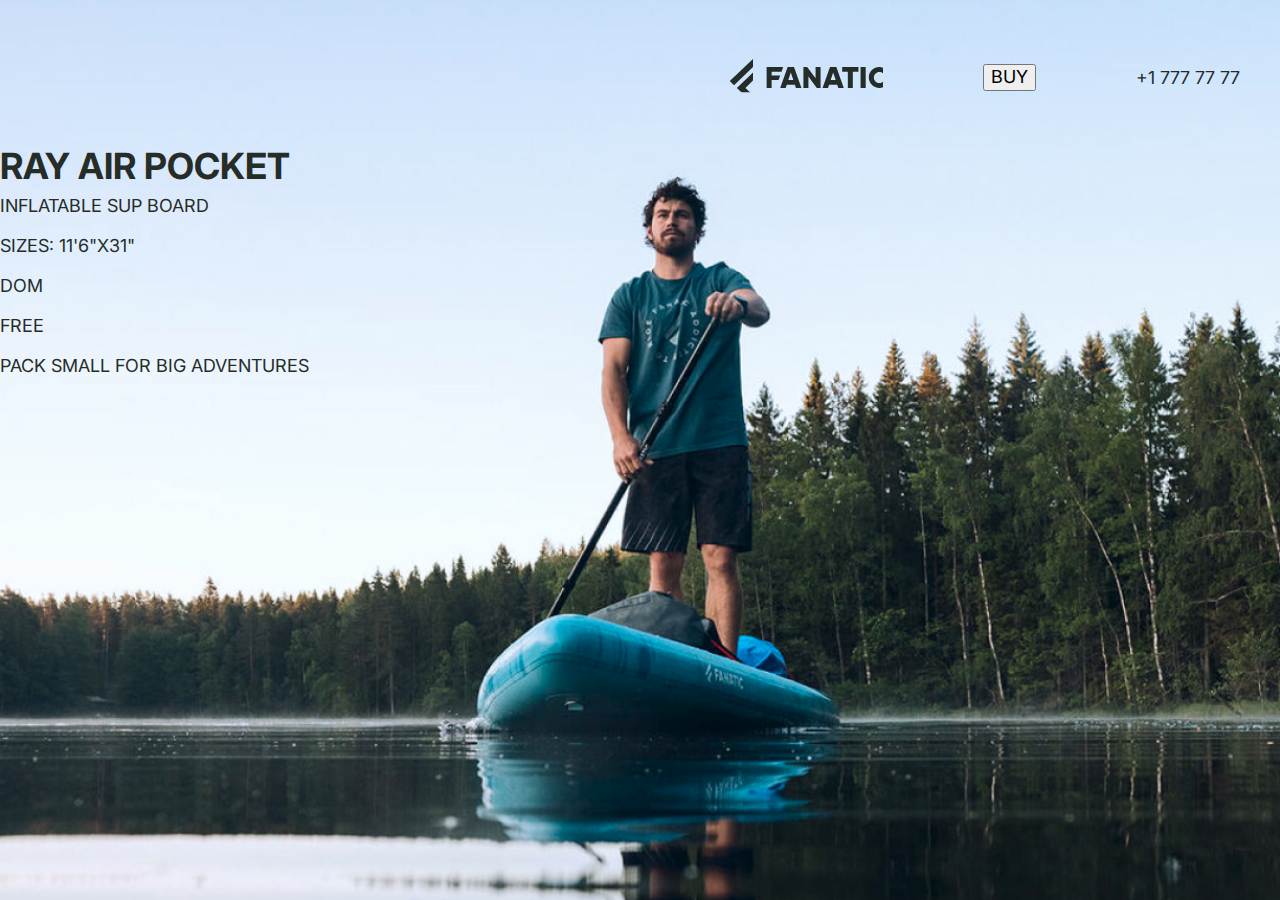
==== index.html @ 2a091c15 "1" ====
<!DOCTYPE html>
<html lang="ru">
  <head>
    <meta charset="UTF-8">
    <meta name="viewport" content="width=device-width, initial-scale=1.0">
    <link rel="shortcut icon" href="img/logo.svg" type="image/x-icon">
    <link rel="stylesheet" href="css/normalize.css">
    <link rel="stylesheet" href="css/style.css">
    <title>Fanatic</title>
  </head>
  <body>
    <div class="wrapper">
      <header class="header">
        <div class="container">
          <div class="header__top"><a class="logo" href="#">
              <svg width="158" height="36" viewbox="0 0 158 36" fill="none" xmlns="http://www.w3.org/2000/svg">
                <mask id="mask0_12_97" style="mask-type:alpha" maskunits="userSpaceOnUse" x="0" y="0" width="158" height="36">
                  <path d="M0 0.946289H158V35.3079H0V0.946289Z" fill="white"></path>
                </mask>
                <g mask="url(#mask0_12_97)">
                  <path fill-rule="evenodd" clip-rule="evenodd" d="M4.76709 24.1069L28.0054 1.9292V9.37888C28.0054 9.80975 27.8262 10.2229 27.507 10.5276L9.02255 28.1682L4.76709 24.1069ZM11.8772 30.8925L28.0054 15.5003V22.9501C28.0054 23.3808 27.8262 23.794 27.507 24.0986L20.3883 30.8925L21.7892 32.2295L26.0447 36.2908H17.5336L16.1327 34.9538L11.8772 30.8925ZM158.636 24.0702L162.767 26.8717C160.827 29.3164 157.801 30.8889 154.401 30.8889C148.545 30.8889 143.799 26.2254 143.799 20.4726C143.799 14.7199 148.545 10.0564 154.401 10.0564C157.801 10.0564 160.827 11.6288 162.767 14.0736L158.636 16.8751C157.618 15.6602 156.098 14.8865 154.401 14.8865C151.346 14.8865 148.86 17.3924 148.86 20.4726C148.86 23.5528 151.346 26.0588 154.401 26.0588C156.098 26.0588 157.618 25.2851 158.636 24.0702ZM46.6294 18.4935H55.1771L53.5442 23.0767H46.6294V30.8888H41.64V10.0565H58.1829L56.55 14.6396H46.6294V18.4935ZM117.215 10.0565H133.431V14.6396H127.818V30.8888H122.828V14.6396H117.215V10.0565ZM135.586 30.8889H140.692V10.0565H135.586V30.8889ZM105.64 23.0581L108.166 15.5027L110.692 23.0581H105.64ZM104.985 10.0565L97.5635 30.8888H103.021L104.103 27.6413H112.229L113.311 30.8888H118.769L111.347 10.0565H104.985ZM90.5789 10.0565H95.5683V30.8888H91.8263L83.4065 19.5799V30.8888H78.4171V10.0565H82.1591L90.5789 21.3654V10.0565ZM63.2934 23.0581L65.8194 15.5027L68.3454 23.0581H63.2934ZM62.6387 10.0565L55.2169 30.8888H60.674L61.7567 27.6413H69.8821L70.9648 30.8888H76.4219L69.0002 10.0565H62.6387Z" fill="#262C27"></path>
                </g>
              </svg></a>
            <button class="header__btn">BUY</button><a class="header__phone" href="tel:+17777777">+1 777 77 77</a>
          </div>
        </div>
        <div class="header__content">
          <div class="header__content-box">
            <h1 class="header__title">RAY AIR POCKET</h1>
            <p class="header__text">INFLATABLE SUP BOARD</p>
            <p class="header__text">SIZES: 11'6"X31"</p>
          </div>
          <p class="header__decor-text">DOM </p>
          <p class="header__decor-text">FREE</p>
          <p class="header__decor-text">PACK SMALL FOR BIG ADVENTURES</p>
        </div>
      </header>
    </div>
    <script src=""></script>
  </body>
</html>
---- css/style.css ----
@import url(https://fonts.googleapis.com/css?family=Inter:100,200,300,regular,500,600,700,800,900&display=swap);
@import url(https://fonts.googleapis.com/css?family=Comfortaa:300,regular,500,600,700&display=swap);
*,
*::after,
*::before {
  box-sizing: border-box;
}

body {
  font-family: "Inter", sans-serif;
  font-weight: 400;
  font-size: 18px;
  line-height: 22px;
  color: #262c27;
}

a {
  text-decoration: none;
  color: inherit;
}

h1,
h2,
h3,
h4,
h5,
h6 {
  margin: 0;
}

.container {
  max-width: 1230px;
  padding: 0px 15px;
  margin: 0 auto;
}

.header {
  background-image: url(../img/bg-image.jpg);
  background-size: cover;
  background-repeat: no-repeat;
  height: 100vh;
}
.header__top {
  display: flex;
  align-items: center;
  padding: 57px 0;
  gap: 100px;
  justify-content: flex-end;
}
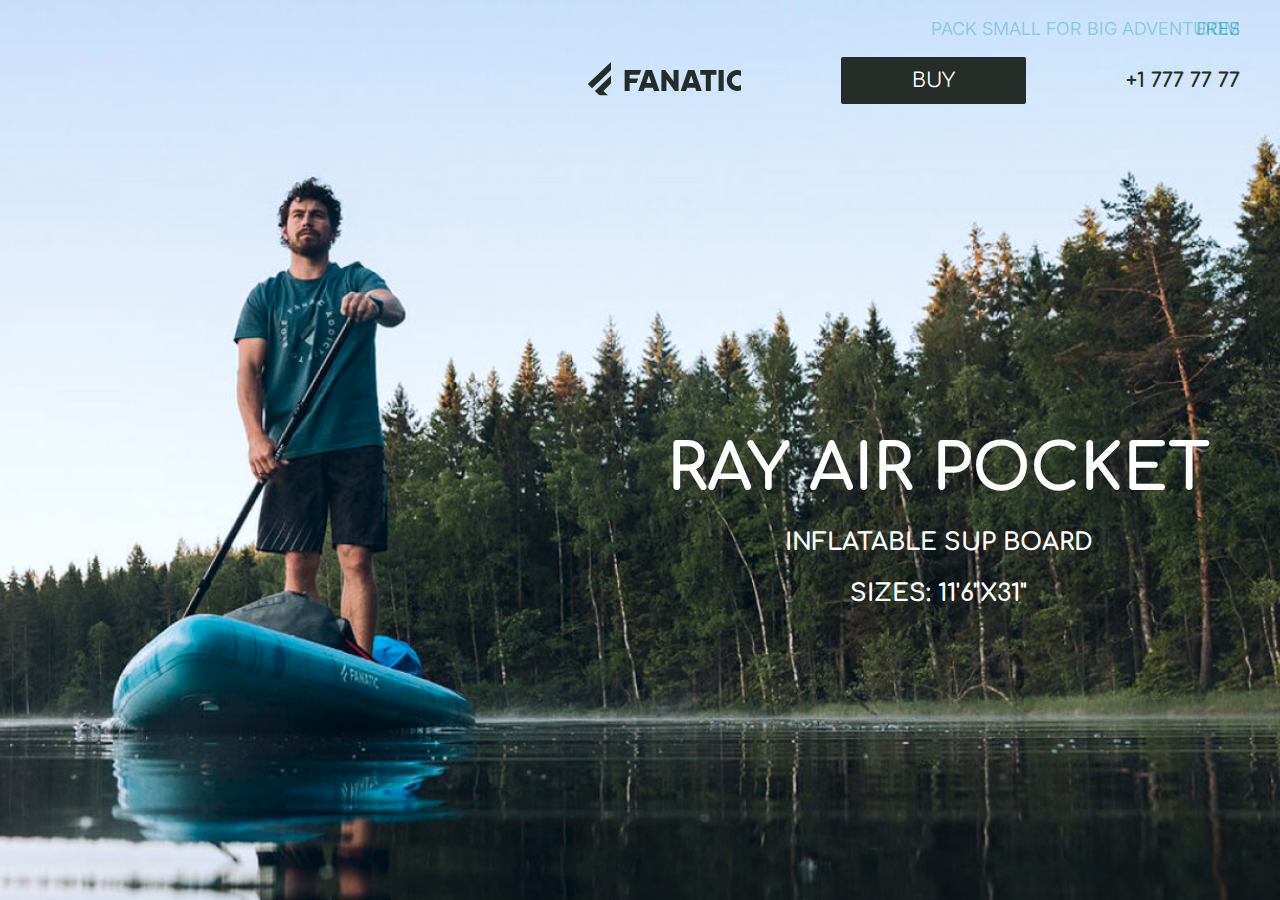
==== commit e648e5e1: "00.52.27" ====
--- a/index.html
+++ b/index.html
@@ -23,16 +23,16 @@
               </svg></a>
             <button class="header__btn">BUY</button><a class="header__phone" href="tel:+17777777">+1 777 77 77</a>
           </div>
-        </div>
-        <div class="header__content">
-          <div class="header__content-box">
-            <h1 class="header__title">RAY AIR POCKET</h1>
-            <p class="header__text">INFLATABLE SUP BOARD</p>
-            <p class="header__text">SIZES: 11'6"X31"</p>
+          <div class="header__content">
+            <div class="header__content-box">
+              <h1 class="header__title">RAY AIR POCKET</h1>
+              <p class="header__text">INFLATABLE SUP BOARD</p>
+              <p class="header__text">SIZES: 11'6"X31"</p>
+            </div>
+            <p class="header__decor-text">DOM </p>
+            <p class="header__decor-text">FREE</p>
+            <p class="header__decor-text">PACK SMALL FOR BIG ADVENTURES</p>
           </div>
-          <p class="header__decor-text">DOM </p>
-          <p class="header__decor-text">FREE</p>
-          <p class="header__decor-text">PACK SMALL FOR BIG ADVENTURES</p>
         </div>
       </header>
     </div>
--- a/css/style.css
+++ b/css/style.css
@@ -34,11 +34,19 @@
   margin: 0 auto;
 }
 
+.logo path {
+  transition: fill 0.3s ease;
+}
+.logo path:hover {
+  fill: #0093a1;
+}
+
 .header {
   background-image: url(../img/bg-image.jpg);
   background-size: cover;
   background-repeat: no-repeat;
-  height: 100vh;
+  min-height: 100vh;
+  background-position: center;
 }
 .header__top {
   display: flex;
@@ -46,4 +54,52 @@
   padding: 57px 0;
   gap: 100px;
   justify-content: flex-end;
+  font-family: "Comfortaa", cursive;
+  font-weight: 700;
+  font-size: 20px;
+  line-height: 22px;
+}
+.header__btn {
+  text-transform: uppercase;
+  color: #fff;
+  padding: 12px 71px;
+  background-color: #262c27;
+  border: none;
+  cursor: pointer;
+  border-radius: 2px;
+}
+.header__btn:hover {
+  background-color: #0093a1;
+  transition: 0.6s ease;
+}
+.header__content {
+  min-height: calc(100vh - 161px);
+  display: flex;
+  align-items: center;
+  justify-content: flex-end;
+}
+.header__content-box {
+  max-width: 550px;
+  text-align: center;
+  margin-right: 30px;
+  color: #fff;
+  font-family: "Comfortaa", cursive;
+  font-weight: 700;
+}
+.header__title {
+  text-transform: uppercase;
+  margin-bottom: 20px;
+  font-size: 64px;
+  line-height: 71px;
+}
+.header__text {
+  font-size: 24px;
+  line-height: 27px;
+  margin-bottom: 20px;
+}
+.header__decor-text {
+  color: #0093a1;
+  opacity: 0.3;
+  position: absolute;
+  top: 0;
 }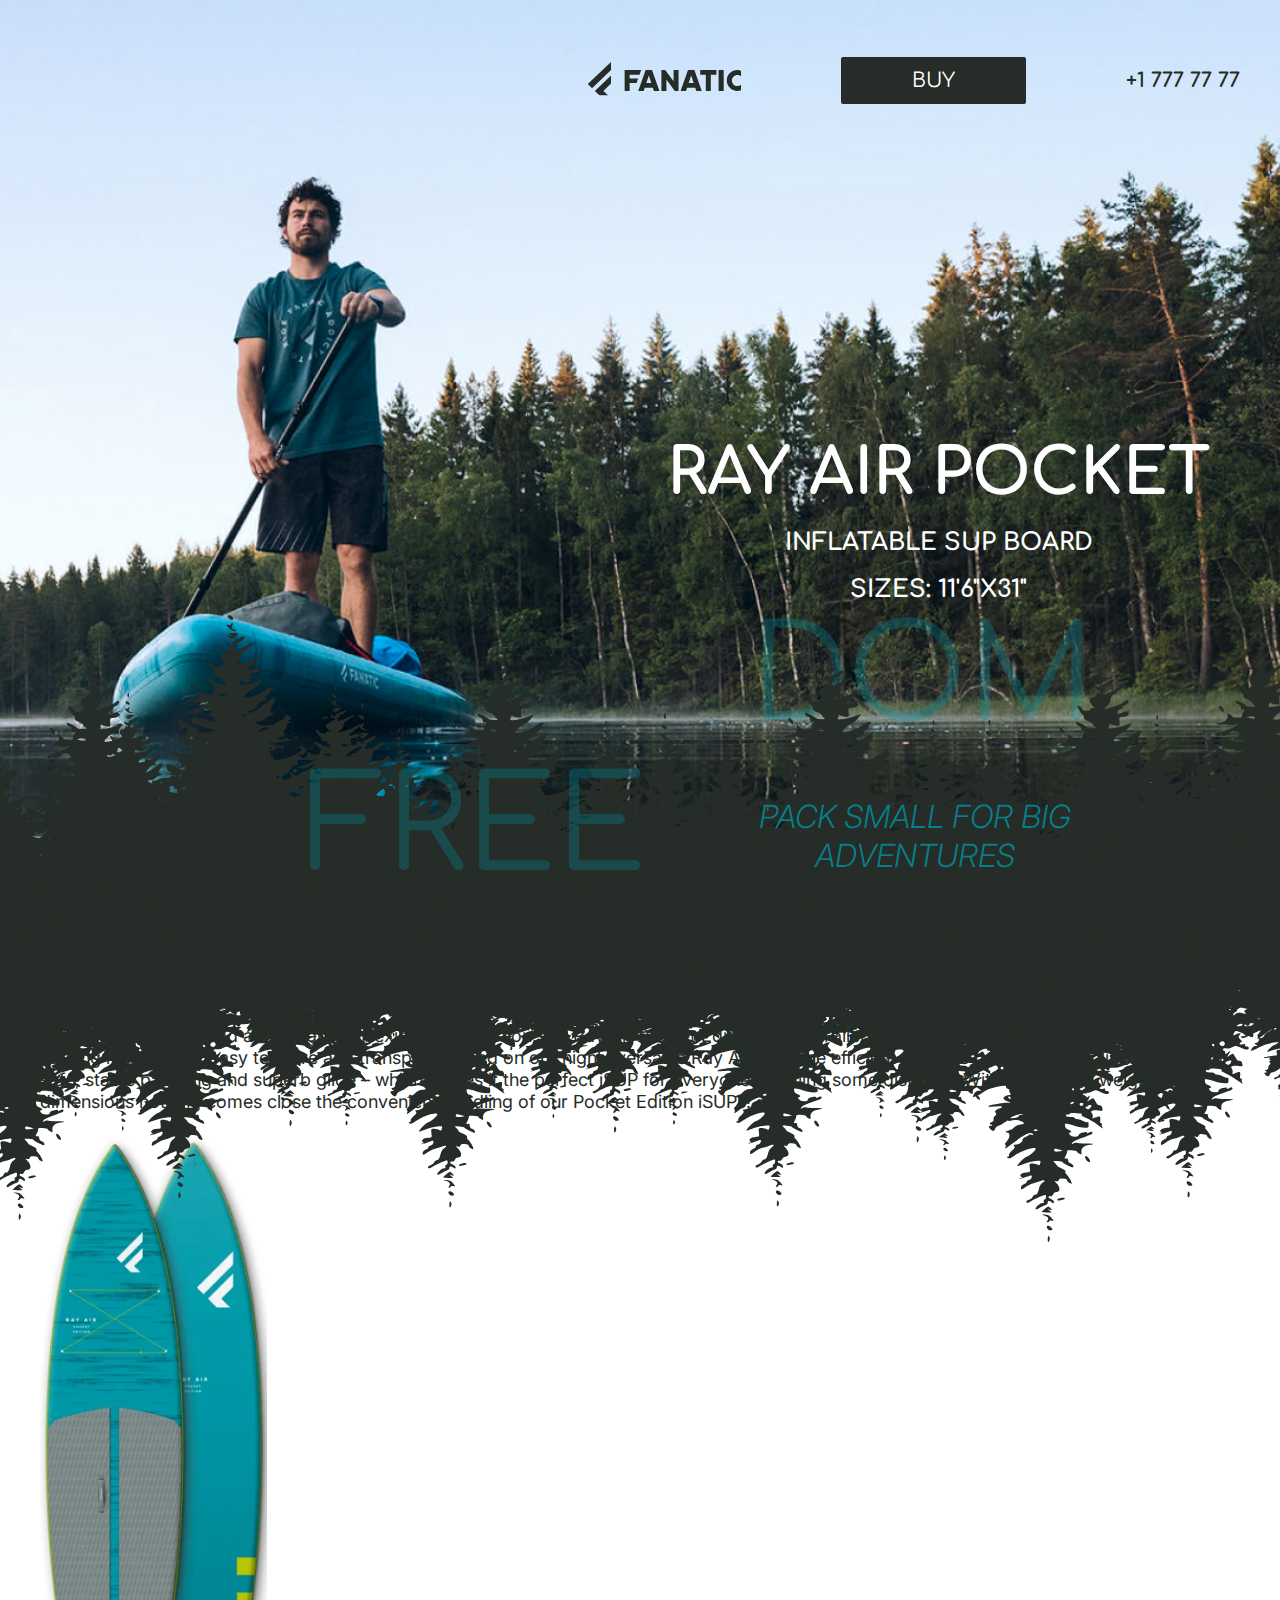
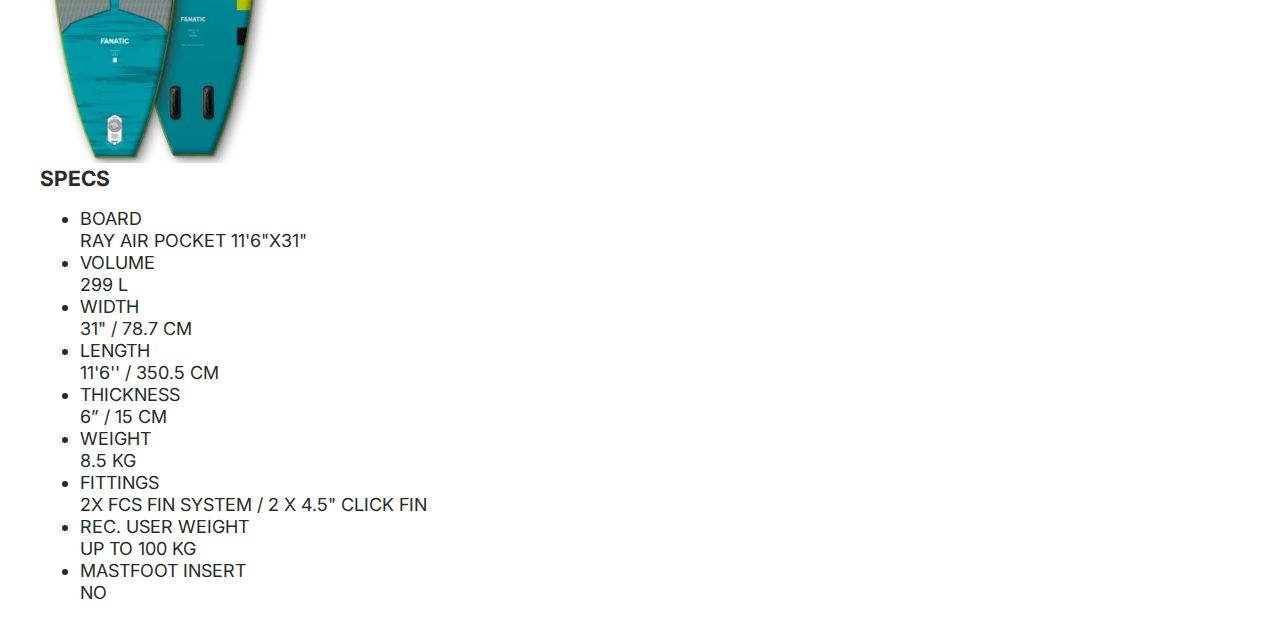
==== commit cea7cbea: "01,27,51" ====
--- a/index.html
+++ b/index.html
@@ -1,41 +1,136 @@
 <!DOCTYPE html>
 <html lang="ru">
-  <head>
-    <meta charset="UTF-8">
-    <meta name="viewport" content="width=device-width, initial-scale=1.0">
-    <link rel="shortcut icon" href="img/logo.svg" type="image/x-icon">
-    <link rel="stylesheet" href="css/normalize.css">
-    <link rel="stylesheet" href="css/style.css">
-    <title>Fanatic</title>
-  </head>
-  <body>
-    <div class="wrapper">
-      <header class="header">
-        <div class="container">
-          <div class="header__top"><a class="logo" href="#">
-              <svg width="158" height="36" viewbox="0 0 158 36" fill="none" xmlns="http://www.w3.org/2000/svg">
-                <mask id="mask0_12_97" style="mask-type:alpha" maskunits="userSpaceOnUse" x="0" y="0" width="158" height="36">
-                  <path d="M0 0.946289H158V35.3079H0V0.946289Z" fill="white"></path>
-                </mask>
-                <g mask="url(#mask0_12_97)">
-                  <path fill-rule="evenodd" clip-rule="evenodd" d="M4.76709 24.1069L28.0054 1.9292V9.37888C28.0054 9.80975 27.8262 10.2229 27.507 10.5276L9.02255 28.1682L4.76709 24.1069ZM11.8772 30.8925L28.0054 15.5003V22.9501C28.0054 23.3808 27.8262 23.794 27.507 24.0986L20.3883 30.8925L21.7892 32.2295L26.0447 36.2908H17.5336L16.1327 34.9538L11.8772 30.8925ZM158.636 24.0702L162.767 26.8717C160.827 29.3164 157.801 30.8889 154.401 30.8889C148.545 30.8889 143.799 26.2254 143.799 20.4726C143.799 14.7199 148.545 10.0564 154.401 10.0564C157.801 10.0564 160.827 11.6288 162.767 14.0736L158.636 16.8751C157.618 15.6602 156.098 14.8865 154.401 14.8865C151.346 14.8865 148.86 17.3924 148.86 20.4726C148.86 23.5528 151.346 26.0588 154.401 26.0588C156.098 26.0588 157.618 25.2851 158.636 24.0702ZM46.6294 18.4935H55.1771L53.5442 23.0767H46.6294V30.8888H41.64V10.0565H58.1829L56.55 14.6396H46.6294V18.4935ZM117.215 10.0565H133.431V14.6396H127.818V30.8888H122.828V14.6396H117.215V10.0565ZM135.586 30.8889H140.692V10.0565H135.586V30.8889ZM105.64 23.0581L108.166 15.5027L110.692 23.0581H105.64ZM104.985 10.0565L97.5635 30.8888H103.021L104.103 27.6413H112.229L113.311 30.8888H118.769L111.347 10.0565H104.985ZM90.5789 10.0565H95.5683V30.8888H91.8263L83.4065 19.5799V30.8888H78.4171V10.0565H82.1591L90.5789 21.3654V10.0565ZM63.2934 23.0581L65.8194 15.5027L68.3454 23.0581H63.2934ZM62.6387 10.0565L55.2169 30.8888H60.674L61.7567 27.6413H69.8821L70.9648 30.8888H76.4219L69.0002 10.0565H62.6387Z" fill="#262C27"></path>
-                </g>
-              </svg></a>
-            <button class="header__btn">BUY</button><a class="header__phone" href="tel:+17777777">+1 777 77 77</a>
-          </div>
-          <div class="header__content">
-            <div class="header__content-box">
-              <h1 class="header__title">RAY AIR POCKET</h1>
-              <p class="header__text">INFLATABLE SUP BOARD</p>
-              <p class="header__text">SIZES: 11'6"X31"</p>
-            </div>
-            <p class="header__decor-text">DOM </p>
-            <p class="header__decor-text">FREE</p>
-            <p class="header__decor-text">PACK SMALL FOR BIG ADVENTURES</p>
-          </div>
+    <head>
+        <meta charset="UTF-8">
+        <meta name="viewport" content="width=device-width, initial-scale=1.0">
+        <link rel="shortcut icon" href="img/logo.svg" type="image/x-icon">
+        <link rel="stylesheet" href="css/normalize.css">
+        <link rel="stylesheet" href="css/style.css">
+        <title>Fanatic</title>
+    </head>
+    <body>
+        <div class="wrapper">
+            <header class="header">
+                <div class="container">
+                    <div class="header__top">
+                        <a class="logo" href="#">
+                            <svg
+                                width="158"
+                                height="36"
+                                viewbox="0 0 158 36"
+                                fill="none"
+                                xmlns="http://www.w3.org/2000/svg">
+                                <mask
+                                    id="mask0_12_97"
+                                    style="mask-type:alpha"
+                                    maskunits="userSpaceOnUse"
+                                    x="0"
+                                    y="0"
+                                    width="158"
+                                    height="36">
+                                    <path d="M0 0.946289H158V35.3079H0V0.946289Z" fill="white"></path>
+                                </mask>
+                                <g mask="url(#mask0_12_97)">
+                                    <path
+                                        fill-rule="evenodd"
+                                        clip-rule="evenodd"
+                                        d="M4.76709 24.1069L28.0054 1.9292V9.37888C28.0054 9.80975 27.8262 10.2229 27.507 10.5276L9.02255 28.1682L4.76709 24.1069ZM11.8772 30.8925L28.0054 15.5003V22.9501C28.0054 23.3808 27.8262 23.794 27.507 24.0986L20.3883 30.8925L21.7892 32.2295L26.0447 36.2908H17.5336L16.1327 34.9538L11.8772 30.8925ZM158.636 24.0702L162.767 26.8717C160.827 29.3164 157.801 30.8889 154.401 30.8889C148.545 30.8889 143.799 26.2254 143.799 20.4726C143.799 14.7199 148.545 10.0564 154.401 10.0564C157.801 10.0564 160.827 11.6288 162.767 14.0736L158.636 16.8751C157.618 15.6602 156.098 14.8865 154.401 14.8865C151.346 14.8865 148.86 17.3924 148.86 20.4726C148.86 23.5528 151.346 26.0588 154.401 26.0588C156.098 26.0588 157.618 25.2851 158.636 24.0702ZM46.6294 18.4935H55.1771L53.5442 23.0767H46.6294V30.8888H41.64V10.0565H58.1829L56.55 14.6396H46.6294V18.4935ZM117.215 10.0565H133.431V14.6396H127.818V30.8888H122.828V14.6396H117.215V10.0565ZM135.586 30.8889H140.692V10.0565H135.586V30.8889ZM105.64 23.0581L108.166 15.5027L110.692 23.0581H105.64ZM104.985 10.0565L97.5635 30.8888H103.021L104.103 27.6413H112.229L113.311 30.8888H118.769L111.347 10.0565H104.985ZM90.5789 10.0565H95.5683V30.8888H91.8263L83.4065 19.5799V30.8888H78.4171V10.0565H82.1591L90.5789 21.3654V10.0565ZM63.2934 23.0581L65.8194 15.5027L68.3454 23.0581H63.2934ZM62.6387 10.0565L55.2169 30.8888H60.674L61.7567 27.6413H69.8821L70.9648 30.8888H76.4219L69.0002 10.0565H62.6387Z"
+                                        fill="#262C27"></path>
+                                </g>
+                            </svg>
+                        </a>
+                        <button class="header__btn">BUY</button>
+                        <a class="header__phone" href="tel:+17777777">+1 777 77 77</a>
+                    </div>
+                    <div class="header__content">
+                        <div class="header__content-box">
+                            <h1 class="header__title">RAY AIR POCKET</h1>
+                            <p class="header__text">INFLATABLE SUP BOARD</p>
+                            <p class="header__text">SIZES: 11'6"X31"</p>
+                        </div>
+                        <p class="header__decor-text header__decor-text-1">DOM
+                        </p>
+                        <p class="header__decor-text header__decor-text-2">FREE</p>
+                        <p class="header__decor-text header__decor-text-3">PACK SMALL FOR BIG ADVENTURES</p>
+                    </div>
+                </div>
+            </header>
+            <main class="main">
+                <section class="info">
+                    <div class="container">
+                        <div class="info__inner">
+                            <div class="info__top"></div>
+                            <p class="info__top-text">After our well received Fly Air Pocket Edition we’re
+                                adding the respective touring iSUP to our Range – the Ray Air Pocket Edition!
+                                The ultra travel-friendly touring iSUP is built in a tough but light
+                                construction that allows it to be packed into a backpack half the size of a
+                                regular iSUP.
+                                <button class="popup-btn info__btn">
+                                    <svg
+                                        width="70"
+                                        height="70"
+                                        viewbox="0 0 70 70"
+                                        fill="none"
+                                        xmlns="http://www.w3.org/2000/svg">
+                                        <path d="M52.6733 34.5L26.1634 49.6554V19.3446L52.6733 34.5Z" fill="white"></path>
+                                        <circle cx="35" cy="35" r="34" stroke="white" stroke-width="2"></circle>
+                                    </svg>
+                                    <span>Play Video</span>
+                                </button>
+                            </p>
+                            <p class="info__top-text">With a thinner deck pad and tough but flexible
+                                construction, the Ray Air Pocket Edition can be rolled and packed into a much
+                                narrower bag, making it extremely easy to store and transport. Based on our
+                                highly versatile Ray Air 11’6’’, the efficient shape is packed with volume -
+                                offering safe, stable paddling and superb glide – which makes it the perfect
+                                iSUP for everyone paddling some distance. With its minimal weight and dimensions
+                                nothing comes close the convenient handling of our Pocket Edition iSUPs!</p><img class="info__top-img" src="../img/RayAirPocket.png" alt="RayAirPocket">
+                        </div>
+                        <div class="info__specs">
+                            <h3 class="info__specs-title">SPECS</h3>
+                            <ul class="info__specs-list">
+                                <li class="info__specs-item">
+                                    <p class="info__specs-caption">BOARD</p>
+                                    <p class="info__specs-text">RAY AIR POCKET 11'6"X31"</p>
+                                </li>
+                                <li class="info__specs-item">
+                                    <p class="info__specs-caption">VOLUME</p>
+                                    <p class="info__specs-text">299 L</p>
+                                </li>
+                                <li class="info__specs-item">
+                                    <p class="info__specs-caption">WIDTH</p>
+                                    <p class="info__specs-text">31" / 78.7 CM</p>
+                                </li>
+                                <li class="info__specs-item">
+                                    <p class="info__specs-caption">LENGTH</p>
+                                    <p class="info__specs-text">11'6'' / 350.5 CM</p>
+                                </li>
+                                <li class="info__specs-item">
+                                    <p class="info__specs-caption">THICKNESS</p>
+                                    <p class="info__specs-text">6” / 15 CM</p>
+                                </li>
+                                <li class="info__specs-item">
+                                    <p class="info__specs-caption">WEIGHT</p>
+                                    <p class="info__specs-text">8.5 KG</p>
+                                </li>
+                                <li class="info__specs-item">
+                                    <p class="info__specs-caption">FITTINGS</p>
+                                    <p class="info__specs-text">2X FCS FIN SYSTEM / 2 X 4.5" CLICK FIN</p>
+                                </li>
+                                <li class="info__specs-item">
+                                    <p class="info__specs-caption">REC. USER WEIGHT</p>
+                                    <p class="info__specs-text">UP TO 100 KG</p>
+                                </li>
+                                <li class="info__specs-item">
+                                    <p class="info__specs-caption">MASTFOOT INSERT</p>
+                                    <p class="info__specs-text">NO</p>
+                                </li>
+                            </ul>
+                        </div>
+                    </div>
+                </section>
+            </main>
         </div>
-      </header>
-    </div>
-    <script src=""></script>
-  </body>
+        <script src=""></script>
+    </body>
 </html>--- a/css/style.css
+++ b/css/style.css
@@ -24,7 +24,8 @@
 h3,
 h4,
 h5,
-h6 {
+h6,
+p {
   margin: 0;
 }
 
@@ -47,6 +48,35 @@
   background-repeat: no-repeat;
   min-height: 100vh;
   background-position: center;
+  position: relative;
+}
+.header::before {
+  content: "";
+  position: absolute;
+  background-image: url(../img/header-decore.svg);
+  bottom: 0;
+  left: 0;
+  right: 0;
+  height: 456px;
+  background-size: cover;
+  background-position: center;
+  background-repeat: no-repeat;
+  transform: translateY(35%);
+  z-index: 2;
+}
+.header::after {
+  content: "";
+  position: absolute;
+  background-image: url(../img/header-decore.svg);
+  bottom: 0;
+  left: 0;
+  right: 0;
+  height: 456px;
+  background-size: cover;
+  background-position: center;
+  background-repeat: no-repeat;
+  transform: translateY(75%) rotate(180deg);
+  z-index: 3;
 }
 .header__top {
   display: flex;
@@ -77,6 +107,7 @@
   display: flex;
   align-items: center;
   justify-content: flex-end;
+  position: relative;
 }
 .header__content-box {
   max-width: 550px;
@@ -99,7 +130,33 @@
 }
 .header__decor-text {
   color: #0093a1;
+  opacity: 0.8;
+  position: absolute;
+  bottom: 25px;
+}
+.header__decor-text-1 {
+  z-index: 1;
+  right: 145px;
+  bottom: 150px;
+}
+.header__decor-text-2 {
+  z-index: 4;
+  left: 265px;
+  bottom: 0;
+}
+.header__decor-text-1, .header__decor-text-2 {
+  font-family: "Comfortaa", cursive;
+  font-size: 130px;
+  line-height: 145px;
   opacity: 0.3;
-  position: absolute;
-  top: 0;
+}
+.header__decor-text-3 {
+  font-style: italic;
+  max-width: 360px;
+  right: 145px;
+  z-index: 4;
+  font-weight: 300;
+  font-size: 32px;
+  line-height: 39px;
+  text-align: center;
 }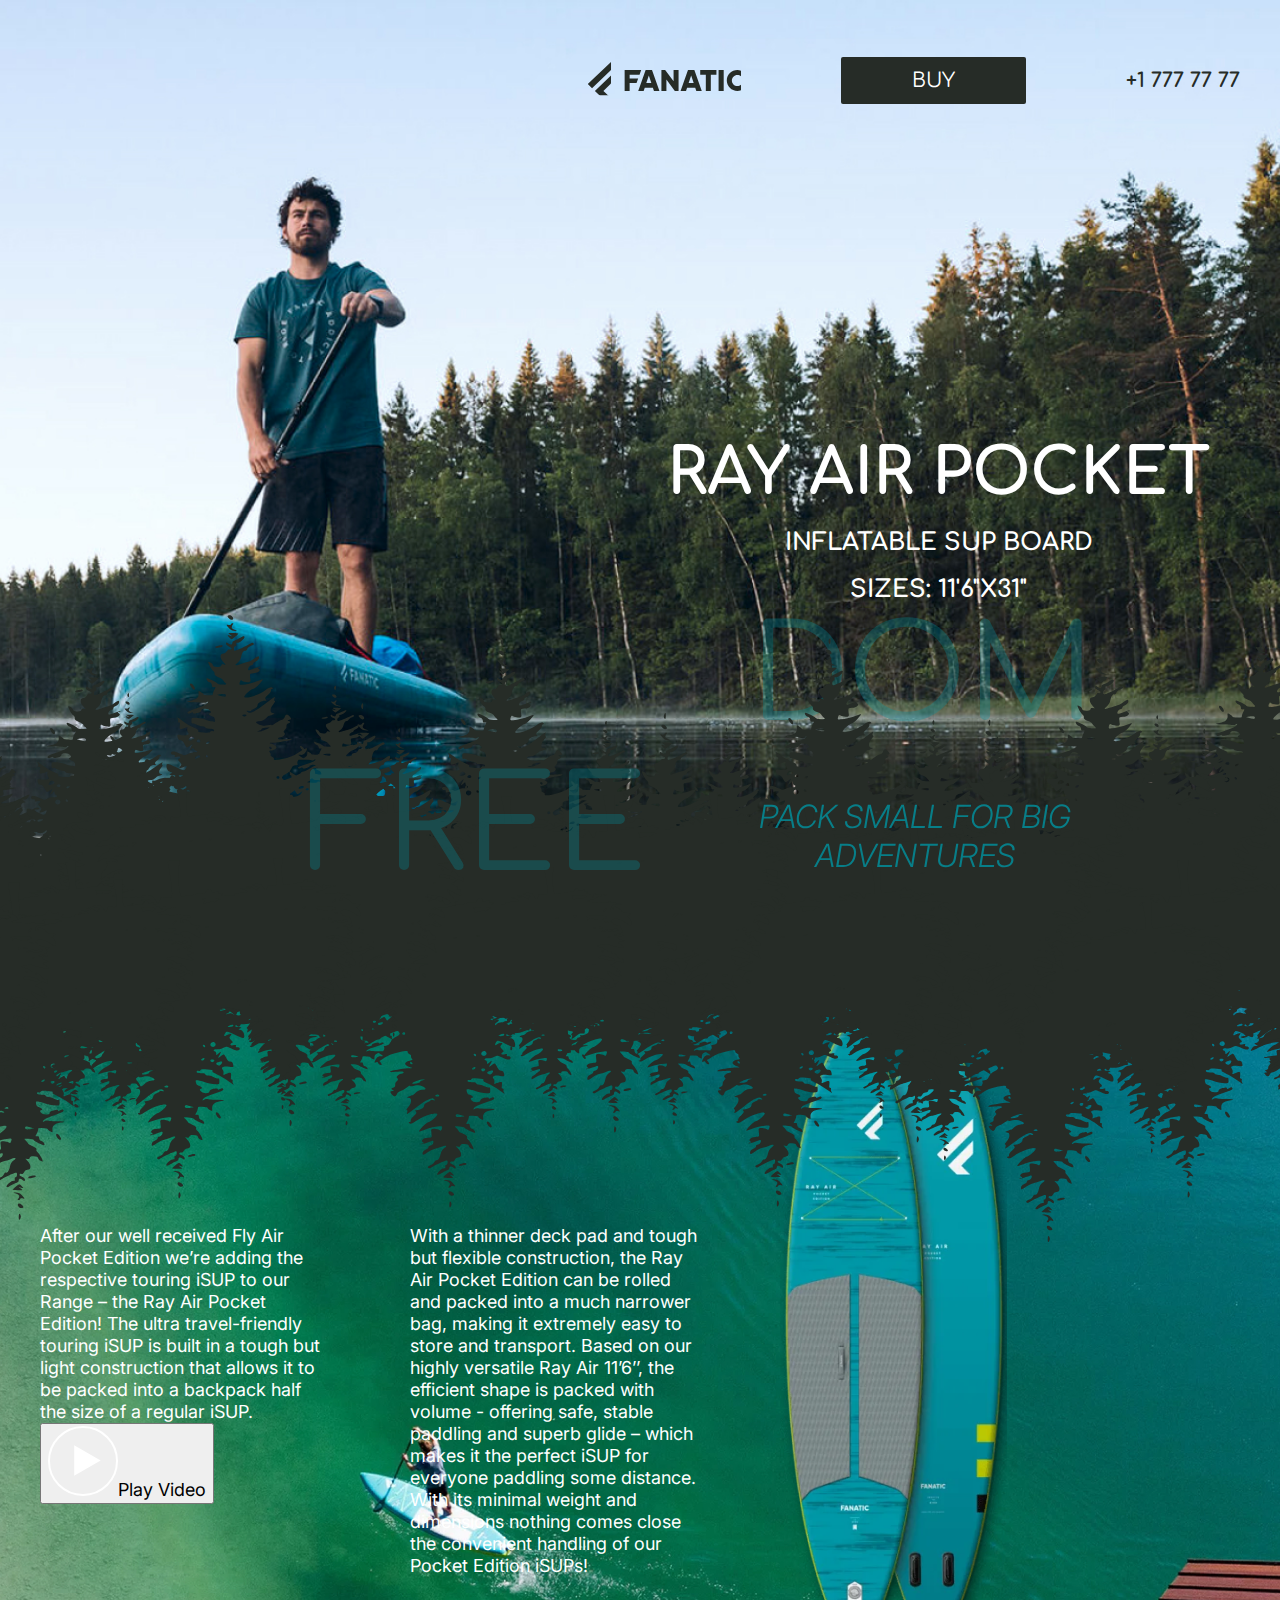
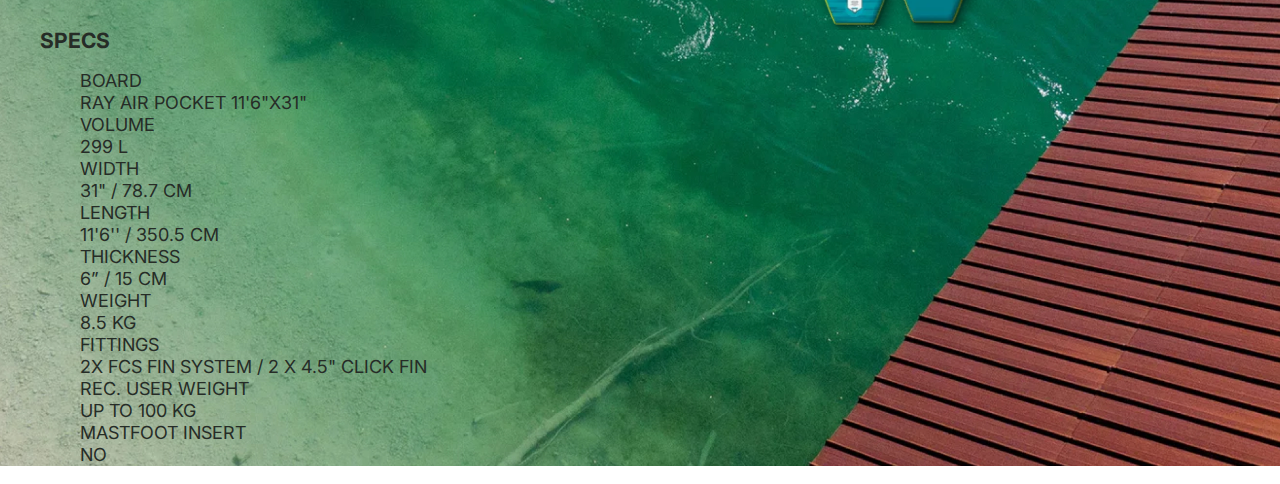
==== commit 02554da5: "01,40,58" ====
--- a/index.html
+++ b/index.html
@@ -1,136 +1,101 @@
 <!DOCTYPE html>
 <html lang="ru">
-    <head>
-        <meta charset="UTF-8">
-        <meta name="viewport" content="width=device-width, initial-scale=1.0">
-        <link rel="shortcut icon" href="img/logo.svg" type="image/x-icon">
-        <link rel="stylesheet" href="css/normalize.css">
-        <link rel="stylesheet" href="css/style.css">
-        <title>Fanatic</title>
-    </head>
-    <body>
-        <div class="wrapper">
-            <header class="header">
-                <div class="container">
-                    <div class="header__top">
-                        <a class="logo" href="#">
-                            <svg
-                                width="158"
-                                height="36"
-                                viewbox="0 0 158 36"
-                                fill="none"
-                                xmlns="http://www.w3.org/2000/svg">
-                                <mask
-                                    id="mask0_12_97"
-                                    style="mask-type:alpha"
-                                    maskunits="userSpaceOnUse"
-                                    x="0"
-                                    y="0"
-                                    width="158"
-                                    height="36">
-                                    <path d="M0 0.946289H158V35.3079H0V0.946289Z" fill="white"></path>
-                                </mask>
-                                <g mask="url(#mask0_12_97)">
-                                    <path
-                                        fill-rule="evenodd"
-                                        clip-rule="evenodd"
-                                        d="M4.76709 24.1069L28.0054 1.9292V9.37888C28.0054 9.80975 27.8262 10.2229 27.507 10.5276L9.02255 28.1682L4.76709 24.1069ZM11.8772 30.8925L28.0054 15.5003V22.9501C28.0054 23.3808 27.8262 23.794 27.507 24.0986L20.3883 30.8925L21.7892 32.2295L26.0447 36.2908H17.5336L16.1327 34.9538L11.8772 30.8925ZM158.636 24.0702L162.767 26.8717C160.827 29.3164 157.801 30.8889 154.401 30.8889C148.545 30.8889 143.799 26.2254 143.799 20.4726C143.799 14.7199 148.545 10.0564 154.401 10.0564C157.801 10.0564 160.827 11.6288 162.767 14.0736L158.636 16.8751C157.618 15.6602 156.098 14.8865 154.401 14.8865C151.346 14.8865 148.86 17.3924 148.86 20.4726C148.86 23.5528 151.346 26.0588 154.401 26.0588C156.098 26.0588 157.618 25.2851 158.636 24.0702ZM46.6294 18.4935H55.1771L53.5442 23.0767H46.6294V30.8888H41.64V10.0565H58.1829L56.55 14.6396H46.6294V18.4935ZM117.215 10.0565H133.431V14.6396H127.818V30.8888H122.828V14.6396H117.215V10.0565ZM135.586 30.8889H140.692V10.0565H135.586V30.8889ZM105.64 23.0581L108.166 15.5027L110.692 23.0581H105.64ZM104.985 10.0565L97.5635 30.8888H103.021L104.103 27.6413H112.229L113.311 30.8888H118.769L111.347 10.0565H104.985ZM90.5789 10.0565H95.5683V30.8888H91.8263L83.4065 19.5799V30.8888H78.4171V10.0565H82.1591L90.5789 21.3654V10.0565ZM63.2934 23.0581L65.8194 15.5027L68.3454 23.0581H63.2934ZM62.6387 10.0565L55.2169 30.8888H60.674L61.7567 27.6413H69.8821L70.9648 30.8888H76.4219L69.0002 10.0565H62.6387Z"
-                                        fill="#262C27"></path>
-                                </g>
-                            </svg>
-                        </a>
-                        <button class="header__btn">BUY</button>
-                        <a class="header__phone" href="tel:+17777777">+1 777 77 77</a>
-                    </div>
-                    <div class="header__content">
-                        <div class="header__content-box">
-                            <h1 class="header__title">RAY AIR POCKET</h1>
-                            <p class="header__text">INFLATABLE SUP BOARD</p>
-                            <p class="header__text">SIZES: 11'6"X31"</p>
-                        </div>
-                        <p class="header__decor-text header__decor-text-1">DOM
-                        </p>
-                        <p class="header__decor-text header__decor-text-2">FREE</p>
-                        <p class="header__decor-text header__decor-text-3">PACK SMALL FOR BIG ADVENTURES</p>
-                    </div>
-                </div>
-            </header>
-            <main class="main">
-                <section class="info">
-                    <div class="container">
-                        <div class="info__inner">
-                            <div class="info__top"></div>
-                            <p class="info__top-text">After our well received Fly Air Pocket Edition we’re
-                                adding the respective touring iSUP to our Range – the Ray Air Pocket Edition!
-                                The ultra travel-friendly touring iSUP is built in a tough but light
-                                construction that allows it to be packed into a backpack half the size of a
-                                regular iSUP.
-                                <button class="popup-btn info__btn">
-                                    <svg
-                                        width="70"
-                                        height="70"
-                                        viewbox="0 0 70 70"
-                                        fill="none"
-                                        xmlns="http://www.w3.org/2000/svg">
-                                        <path d="M52.6733 34.5L26.1634 49.6554V19.3446L52.6733 34.5Z" fill="white"></path>
-                                        <circle cx="35" cy="35" r="34" stroke="white" stroke-width="2"></circle>
-                                    </svg>
-                                    <span>Play Video</span>
-                                </button>
-                            </p>
-                            <p class="info__top-text">With a thinner deck pad and tough but flexible
-                                construction, the Ray Air Pocket Edition can be rolled and packed into a much
-                                narrower bag, making it extremely easy to store and transport. Based on our
-                                highly versatile Ray Air 11’6’’, the efficient shape is packed with volume -
-                                offering safe, stable paddling and superb glide – which makes it the perfect
-                                iSUP for everyone paddling some distance. With its minimal weight and dimensions
-                                nothing comes close the convenient handling of our Pocket Edition iSUPs!</p><img class="info__top-img" src="../img/RayAirPocket.png" alt="RayAirPocket">
-                        </div>
-                        <div class="info__specs">
-                            <h3 class="info__specs-title">SPECS</h3>
-                            <ul class="info__specs-list">
-                                <li class="info__specs-item">
-                                    <p class="info__specs-caption">BOARD</p>
-                                    <p class="info__specs-text">RAY AIR POCKET 11'6"X31"</p>
-                                </li>
-                                <li class="info__specs-item">
-                                    <p class="info__specs-caption">VOLUME</p>
-                                    <p class="info__specs-text">299 L</p>
-                                </li>
-                                <li class="info__specs-item">
-                                    <p class="info__specs-caption">WIDTH</p>
-                                    <p class="info__specs-text">31" / 78.7 CM</p>
-                                </li>
-                                <li class="info__specs-item">
-                                    <p class="info__specs-caption">LENGTH</p>
-                                    <p class="info__specs-text">11'6'' / 350.5 CM</p>
-                                </li>
-                                <li class="info__specs-item">
-                                    <p class="info__specs-caption">THICKNESS</p>
-                                    <p class="info__specs-text">6” / 15 CM</p>
-                                </li>
-                                <li class="info__specs-item">
-                                    <p class="info__specs-caption">WEIGHT</p>
-                                    <p class="info__specs-text">8.5 KG</p>
-                                </li>
-                                <li class="info__specs-item">
-                                    <p class="info__specs-caption">FITTINGS</p>
-                                    <p class="info__specs-text">2X FCS FIN SYSTEM / 2 X 4.5" CLICK FIN</p>
-                                </li>
-                                <li class="info__specs-item">
-                                    <p class="info__specs-caption">REC. USER WEIGHT</p>
-                                    <p class="info__specs-text">UP TO 100 KG</p>
-                                </li>
-                                <li class="info__specs-item">
-                                    <p class="info__specs-caption">MASTFOOT INSERT</p>
-                                    <p class="info__specs-text">NO</p>
-                                </li>
-                            </ul>
-                        </div>
-                    </div>
-                </section>
-            </main>
+  <head>
+    <meta charset="UTF-8">
+    <meta name="viewport" content="width=device-width, initial-scale=1.0">
+    <link rel="shortcut icon" href="img/logo.svg" type="image/x-icon">
+    <link rel="stylesheet" href="css/normalize.css">
+    <link rel="stylesheet" href="css/style.css">
+    <title>Fanatic</title>
+  </head>
+  <body>
+    <div class="wrapper">
+      <header class="header">
+        <div class="container">
+          <div class="header__top"><a class="logo" href="#">
+              <svg width="158" height="36" viewbox="0 0 158 36" fill="none" xmlns="http://www.w3.org/2000/svg">
+                <mask id="mask0_12_97" style="mask-type:alpha" maskunits="userSpaceOnUse" x="0" y="0" width="158" height="36">
+                  <path d="M0 0.946289H158V35.3079H0V0.946289Z" fill="white"></path>
+                </mask>
+                <g mask="url(#mask0_12_97)">
+                  <path fill-rule="evenodd" clip-rule="evenodd" d="M4.76709 24.1069L28.0054 1.9292V9.37888C28.0054 9.80975 27.8262 10.2229 27.507 10.5276L9.02255 28.1682L4.76709 24.1069ZM11.8772 30.8925L28.0054 15.5003V22.9501C28.0054 23.3808 27.8262 23.794 27.507 24.0986L20.3883 30.8925L21.7892 32.2295L26.0447 36.2908H17.5336L16.1327 34.9538L11.8772 30.8925ZM158.636 24.0702L162.767 26.8717C160.827 29.3164 157.801 30.8889 154.401 30.8889C148.545 30.8889 143.799 26.2254 143.799 20.4726C143.799 14.7199 148.545 10.0564 154.401 10.0564C157.801 10.0564 160.827 11.6288 162.767 14.0736L158.636 16.8751C157.618 15.6602 156.098 14.8865 154.401 14.8865C151.346 14.8865 148.86 17.3924 148.86 20.4726C148.86 23.5528 151.346 26.0588 154.401 26.0588C156.098 26.0588 157.618 25.2851 158.636 24.0702ZM46.6294 18.4935H55.1771L53.5442 23.0767H46.6294V30.8888H41.64V10.0565H58.1829L56.55 14.6396H46.6294V18.4935ZM117.215 10.0565H133.431V14.6396H127.818V30.8888H122.828V14.6396H117.215V10.0565ZM135.586 30.8889H140.692V10.0565H135.586V30.8889ZM105.64 23.0581L108.166 15.5027L110.692 23.0581H105.64ZM104.985 10.0565L97.5635 30.8888H103.021L104.103 27.6413H112.229L113.311 30.8888H118.769L111.347 10.0565H104.985ZM90.5789 10.0565H95.5683V30.8888H91.8263L83.4065 19.5799V30.8888H78.4171V10.0565H82.1591L90.5789 21.3654V10.0565ZM63.2934 23.0581L65.8194 15.5027L68.3454 23.0581H63.2934ZM62.6387 10.0565L55.2169 30.8888H60.674L61.7567 27.6413H69.8821L70.9648 30.8888H76.4219L69.0002 10.0565H62.6387Z" fill="#262C27"></path>
+                </g>
+              </svg></a>
+            <button class="header__btn">BUY</button><a class="header__phone" href="tel:+17777777">+1 777 77 77</a>
+          </div>
+          <div class="header__content">
+            <div class="header__content-box">
+              <h1 class="header__title">RAY AIR POCKET</h1>
+              <p class="header__text">INFLATABLE SUP BOARD</p>
+              <p class="header__text">SIZES: 11'6"X31"</p>
+            </div>
+            <p class="header__decor-text header__decor-text-1">DOM </p>
+            <p class="header__decor-text header__decor-text-2">FREE</p>
+            <p class="header__decor-text header__decor-text-3">PACK SMALL FOR BIG ADVENTURES</p>
+          </div>
         </div>
-        <script src=""></script>
-    </body>
+      </header>
+      <main class="main">
+        <section class="info">
+          <div class="container">
+            <div class="info__inner">
+              <div class="info__top">
+                <p class="info__top-text">After our well received Fly Air Pocket Edition we’re adding the respective touring iSUP to our Range – the Ray Air Pocket Edition! The ultra travel-friendly touring iSUP is built in a tough but light construction that allows it to be packed into a backpack half the size of a regular iSUP.
+                  <button class="popup-btn info__btn">
+                    <svg width="70" height="70" viewbox="0 0 70 70" fill="none" xmlns="http://www.w3.org/2000/svg">
+                      <path d="M52.6733 34.5L26.1634 49.6554V19.3446L52.6733 34.5Z" fill="white"></path>
+                      <circle cx="35" cy="35" r="34" stroke="white" stroke-width="2"></circle>
+                    </svg><span>Play Video</span>
+                  </button>
+                </p>
+                <p class="info__top-text">With a thinner deck pad and tough but flexible construction, the Ray Air Pocket Edition can be rolled and packed into a much narrower bag, making it extremely easy to store and transport. Based on our highly versatile Ray Air 11’6’’, the efficient shape is packed with volume - offering safe, stable paddling and superb glide – which makes it the perfect iSUP for everyone paddling some distance. With its minimal weight and dimensions nothing comes close the convenient handling of our Pocket Edition iSUPs!</p><img class="info__top-img" src="../img/RayAirPocket.png" alt="RayAirPocket">
+              </div>
+              <div class="info__specs">
+                <h3 class="info__specs-title">SPECS</h3>
+                <ul class="info__specs-list">
+                  <li class="info__specs-item"> 
+                    <p class="info__specs-caption">BOARD</p>
+                    <p class="info__specs-text">RAY AIR POCKET 11'6"X31"</p>
+                  </li>
+                  <li class="info__specs-item">
+                    <p class="info__specs-caption">VOLUME</p>
+                    <p class="info__specs-text">299 L</p>
+                  </li>
+                  <li class="info__specs-item">
+                    <p class="info__specs-caption">WIDTH</p>
+                    <p class="info__specs-text">31" / 78.7 CM</p>
+                  </li>
+                  <li class="info__specs-item">
+                    <p class="info__specs-caption">LENGTH</p>
+                    <p class="info__specs-text">11'6'' / 350.5 CM</p>
+                  </li>
+                  <li class="info__specs-item">
+                    <p class="info__specs-caption">THICKNESS</p>
+                    <p class="info__specs-text">6” / 15 CM</p>
+                  </li>
+                  <li class="info__specs-item">
+                    <p class="info__specs-caption">WEIGHT</p>
+                    <p class="info__specs-text">8.5 KG</p>
+                  </li>
+                  <li class="info__specs-item">
+                    <p class="info__specs-caption">FITTINGS</p>
+                    <p class="info__specs-text">2X FCS FIN SYSTEM / 2 X 4.5" CLICK FIN</p>
+                  </li>
+                  <li class="info__specs-item">
+                    <p class="info__specs-caption">REC. USER WEIGHT</p>
+                    <p class="info__specs-text">UP TO 100 KG</p>
+                  </li>
+                  <li class="info__specs-item">
+                    <p class="info__specs-caption">MASTFOOT INSERT</p>
+                    <p class="info__specs-text">NO</p>
+                  </li>
+                </ul>
+              </div>
+            </div>
+          </div>
+        </section>
+      </main>
+    </div>
+    <script src=""></script>
+  </body>
 </html>--- a/css/style.css
+++ b/css/style.css
@@ -29,6 +29,11 @@
   margin: 0;
 }
 
+ul,
+li {
+  list-style-type: none;
+}
+
 .container {
   max-width: 1230px;
   padding: 0px 15px;
@@ -49,6 +54,7 @@
   min-height: 100vh;
   background-position: center;
   position: relative;
+  margin-bottom: 80px;
 }
 .header::before {
   content: "";
@@ -159,4 +165,32 @@
   font-size: 32px;
   line-height: 39px;
   text-align: center;
+}
+
+.info {
+  background-image: url(../img/main-bg.jpg);
+  background-repeat: no-repeat;
+  background-size: cover;
+  background-position: center;
+  position: relative;
+}
+.info::before {
+  content: "";
+  position: absolute;
+  height: 130px;
+  background-color: #262C27;
+  top: 0;
+  left: 0;
+  right: 0;
+  transform: translateY(-120px);
+  z-index: 1;
+}
+.info__top {
+  display: flex;
+  gap: 80px;
+}
+.info__top-text {
+  padding-top: 245px;
+  width: 290px;
+  color: #fff;
 }